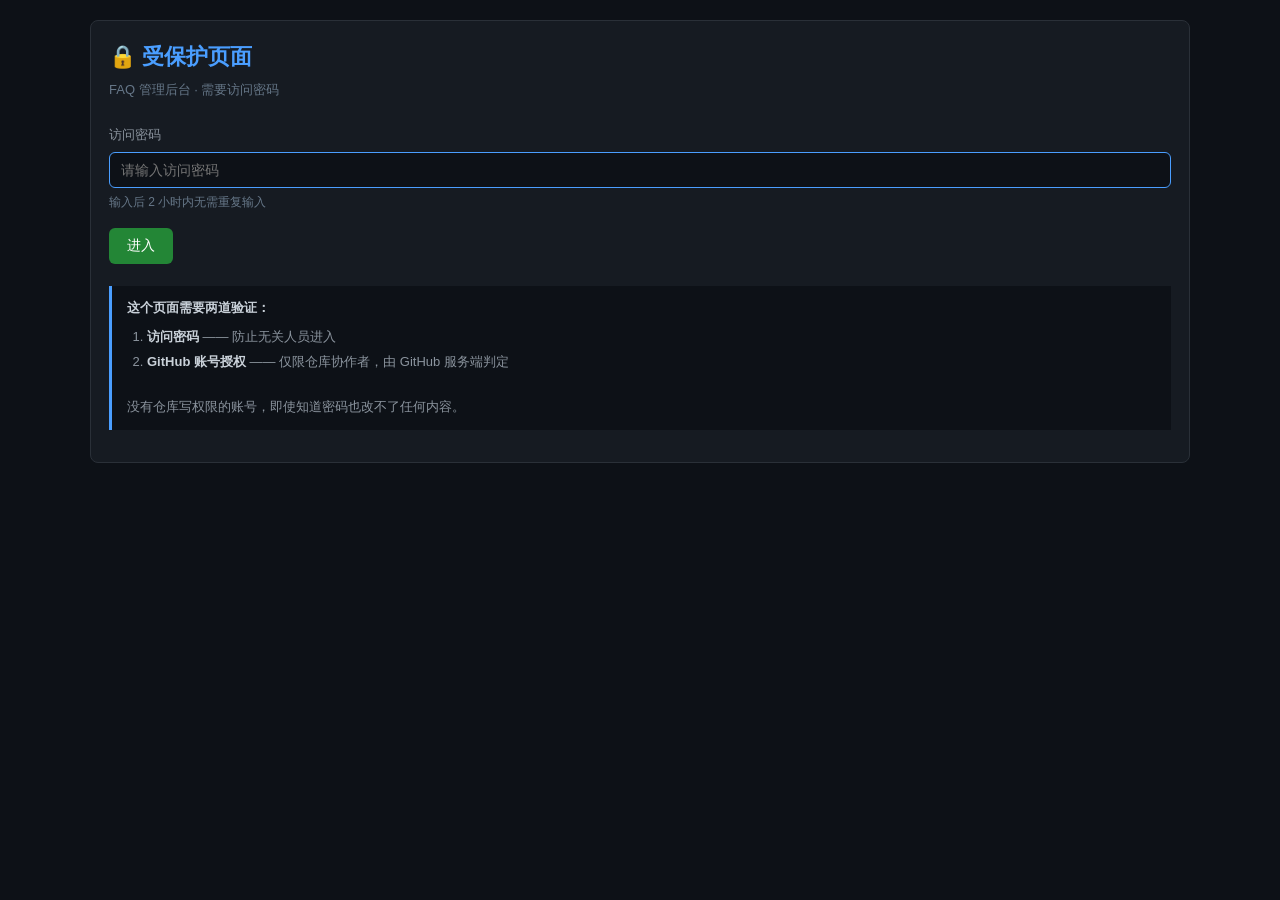
==== admin.html @ 7e0122dc "加入 admin 双重门禁（访问密码 + 协作者校验）+ 自动同步脚本 + .gitignore" ====
<!DOCTYPE html>
<html lang="zh-CN">
<head>
<meta charset="UTF-8">
<meta name="viewport" content="width=device-width, initial-scale=1.0">
<title>FAQ 管理后台 · 脉塔电机选型系统</title>
<style>
  * { box-sizing: border-box; margin: 0; padding: 0; }
  body {
    font-family: -apple-system, "Microsoft YaHei", "PingFang SC", sans-serif;
    background: #0d1117; color: #c9d1d9; line-height: 1.6;
    padding: 20px;
  }
  .wrap { max-width: 1100px; margin: 0 auto; }

  h1 { font-size: 22px; color: #4a9eff; margin-bottom: 6px; }
  .sub { font-size: 13px; color: #667788; margin-bottom: 20px; }

  .card {
    background: #161b22; border: 1px solid #2a3038; border-radius: 8px;
    padding: 18px; margin-bottom: 16px;
  }

  label { display: block; font-size: 13px; color: #8b949e; margin-bottom: 6px; }
  input[type=text], input[type=password], textarea, select {
    width: 100%; background: #0d1117; border: 1px solid #2a3038;
    border-radius: 6px; color: #c9d1d9; padding: 9px 11px;
    font-family: inherit; font-size: 14px; outline: none;
  }
  input:focus, textarea:focus { border-color: #4a9eff; }
  textarea { resize: vertical; min-height: 90px; font-family: Consolas, monospace; line-height: 1.7; }

  button {
    background: #238636; color: #fff; border: none; border-radius: 6px;
    padding: 9px 18px; font-size: 14px; cursor: pointer; font-family: inherit;
  }
  button:hover { filter: brightness(1.15); }
  button:disabled { opacity: .45; cursor: not-allowed; }
  button.sec { background: #21262d; border: 1px solid #30363d; }
  button.danger { background: #b62324; }
  button.sm { padding: 5px 11px; font-size: 13px; }

  .row { display: flex; gap: 10px; align-items: center; flex-wrap: wrap; }
  .grow { flex: 1; }

  /* 登录 */
  #login { max-width: 620px; margin: 60px auto; }
  .help {
    background: #0d1117; border-left: 3px solid #4a9eff;
    padding: 12px 15px; margin: 14px 0; font-size: 13px; color: #8b949e;
  }
  .help b { color: #c9d1d9; }
  .help ol { margin: 8px 0 0 20px; }
  .help li { margin: 4px 0; }
  .help code {
    background: #21262d; padding: 1px 5px; border-radius: 3px;
    color: #79c0ff; font-size: 12px;
  }

  /* 列表 */
  .faq-item {
    background: #0d1117; border: 1px solid #21262d; border-radius: 6px;
    padding: 14px 16px; margin-bottom: 10px;
  }
  .faq-item.editing { border-color: #4a9eff; }
  .faq-head { display: flex; gap: 10px; align-items: flex-start; }
  .faq-q { flex: 1; font-size: 15px; font-weight: 600; color: #e6edf3; }
  .faq-idx { color: #4a9eff; font-size: 13px; min-width: 26px; }
  .faq-kw {
    display: inline-block; background: #1f2937; color: #79c0ff;
    font-size: 11px; padding: 2px 8px; border-radius: 10px;
    margin: 3px 4px 0 0;
  }
  .faq-body {
    font-size: 13px; color: #8b949e; margin-top: 9px;
    max-height: 90px; overflow: hidden; position: relative;
    white-space: pre-wrap;
  }
  .faq-body.open { max-height: none; }
  .faq-actions { display: flex; gap: 8px; margin-top: 10px; }

  .edit-form .row { margin-bottom: 12px; }
  .edit-form .row label { margin-bottom: 4px; }

  /* 状态条 */
  #status {
    padding: 10px 14px; border-radius: 6px; font-size: 13px;
    margin-bottom: 14px; display: none; white-space: pre-wrap;
  }
  #status.ok  { display: block; background: #0f2f1a; color: #7ee787; border: 1px solid #238636; }
  #status.err { display: block; background: #3d1214; color: #ff7b72; border: 1px solid #b62324; }
  #status.info{ display: block; background: #0d2440; color: #79c0ff; border: 1px solid #1f6feb; }

  #toolbar { display: flex; gap: 10px; align-items: center; flex-wrap: wrap; }
  .meta { font-size: 12px; color: #667788; }

  .hint { font-size: 12px; color: #667788; margin-top: 5px; }
</style>
</head>
<body>
<div class="wrap">

<!-- ══════════════ 第一道门：访问密码 ══════════════ -->
<div id="gate" class="card" style="display:none">
  <h1>🔒 受保护页面</h1>
  <div class="sub">FAQ 管理后台 · 需要访问密码</div>

  <div style="margin-top:24px">
    <label>访问密码</label>
    <input type="password" id="gateInput" placeholder="请输入访问密码"
           onkeydown="if(event.key==='Enter')checkGate()" autocomplete="current-password">
    <div class="hint">输入后 2 小时内无需重复输入</div>
  </div>

  <div class="row" style="margin-top:16px">
    <button onclick="checkGate()">进入</button>
    <span id="gateMsg" class="meta"></span>
  </div>

  <div class="help" style="margin-top:22px">
    <b>这个页面需要两道验证：</b>
    <ol>
      <li><b>访问密码</b> —— 防止无关人员进入</li>
      <li><b>GitHub 账号授权</b> —— 仅限仓库协作者，由 GitHub 服务端判定</li>
    </ol>
    <br>
    没有仓库写权限的账号，即使知道密码也改不了任何内容。
  </div>
</div>

<!-- ══════════════ 第二道门：GitHub 令牌 ══════════════ -->
<div id="login" class="card" style="display:none">
  <h1>FAQ 管理后台</h1>
  <div class="sub">脉塔电机选型系统 · 仅限授权用户</div>

  <div id="gatePassedBadge" style="margin-top:12px;padding:10px 14px;background:#0f2f1a;border:1px solid #238636;border-radius:6px;font-size:13px;color:#7ee787;">
    ✔ 访问密码已验证 —— 下一步：GitHub 账号授权
  </div>

  <div class="help">
    <b>如何获取访问令牌（只需做一次）：</b>
    <ol>
      <li>打开 <code>github.com/settings/tokens?type=beta</code></li>
      <li>点 <code>Generate new token</code></li>
      <li><b>Token name</b>：随便填，如 <code>faq-admin</code></li>
      <li><b>Expiration</b>：建议 90 天</li>
      <li><b>Repository access</b>：选 <code>Only select repositories</code> → 勾选 <code>MYACTUATOR--selection</code></li>
      <li><b>Permissions</b> → 展开 <code>Repository permissions</code> → 找到 <code>Contents</code> → 设为 <b>Read and write</b></li>
      <li>点 <code>Generate token</code>，复制那串 <code>github_pat_...</code></li>
    </ol>
    <br>
    <b>⚠ 只有被加为仓库 Collaborator 的账号，令牌才有写权限。其他人即使拿到令牌也会被 GitHub 拒绝。</b>
  </div>

  <div style="margin-top:16px">
    <label>GitHub 访问令牌</label>
    <input type="password" id="tokenInput" placeholder="github_pat_xxxxxxxxxxxx">
    <div class="hint">令牌只保存在本机浏览器，不会上传到任何服务器</div>
  </div>

  <div class="row" style="margin-top:16px">
    <label style="display:flex;align-items:center;gap:6px;margin:0;cursor:pointer">
      <input type="checkbox" id="remember" checked>
      <span>记住令牌（下次免输入）</span>
    </label>
  </div>

  <div class="row" style="margin-top:16px">
    <button onclick="doLogin()">验证并进入</button>
    <span id="loginMsg" class="meta"></span>
  </div>
</div>

<!-- ══════════════ 主体 ══════════════ -->
<div id="app" style="display:none">
  <h1>FAQ 管理后台</h1>
  <div class="sub" id="repoInfo"></div>
  <div id="accountInfo" style="margin-top:6px;font-size:13px;color:#7ee787;"></div>

  <div id="status"></div>

  <div class="card">
    <div id="toolbar">
      <button onclick="addNew()">＋ 新增 FAQ</button>
      <button class="sec" onclick="loadFAQ(true)">↻ 重新读取</button>
      <button class="grow" style="visibility:hidden"></button>
      <span class="meta" id="dirtyInfo"></span>
      <button id="saveBtn" onclick="saveToGitHub()" disabled>保存到 GitHub</button>
      <button class="sec" onclick="logout()" title="仅退出登录，保留访问密码">退出登录</button>
      <button class="sec" onclick="logoutAll()" title="同时清除访问密码">完全退出</button>
    </div>
  </div>

  <div id="list"></div>

  <div class="card" style="text-align:center">
    <button id="saveBtn2" onclick="saveToGitHub()" disabled>保存到 GitHub</button>
    <div class="hint" style="margin-top:8px">保存后 GitHub Pages 约 1 分钟内自动更新</div>
  </div>
</div>

</div>

<script>
// ═══════════════════════════════════════════════════════════════
//  配置
// ═══════════════════════════════════════════════════════════════
const CFG = {
  owner:  'SwaggyP04',
  repo:   'MYACTUATOR--selection',
  branch: 'main',
  path:   'data/faq.json',

  // ═══════════════════════════════════════════════════════════
  //  访问密码（第一道门）
  //  gateHash = SHA-256(明文密码) 的十六进制
  //  默认密码：MyActuator@2026
  //  改密码方法见文末说明，或直接用浏览器控制台算：
  //    crypto.subtle.digest('SHA-256', new TextEncoder().encode('新密码'))
  //      .then(b => console.log([...new Uint8Array(b)].map(x=>x.toString(16).padStart(2,'0')).join('')))
  // ═══════════════════════════════════════════════════════════
  gateHash: '48a1eea20b20295f7bba5f4461853ee330d014a1a759f67852fcc0b9d5b44487',

  // 密码验证后多久内免再输（分钟）
  gateMinutes: 120,

  // ═══════════════════════════════════════════════════════════
  //  授权名单（第二道门，GitHub 账号白名单）
  //  · 留空 [] = 任何对仓库有写权限的协作者都能进
  //  · 填写 = 必须是列表里的账号且同时有写权限
  //  例：['SwaggyP04', 'colleague_name']
  // ═══════════════════════════════════════════════════════════
  allowedUsers: [],

  // 是否强制要求「有仓库写权限」（强烈建议 true）
  requireWrite: true
};

const LS_KEY = 'faq_admin_token';

let state = {
  token: '',
  login: '',        // GitHub 登录名
  sha: null,        // 当前文件的 blob sha，更新时必须带上
  faq: [],          // 当前内存里的 FAQ
  dirty: false,     // 是否有未保存改动
  editing: null     // 正在编辑的索引
};

// ═══════════════════════════════════════════════════════════════
//  工具
// ═══════════════════════════════════════════════════════════════
function showStatus(msg, type = 'info') {
  const el = document.getElementById('status');
  el.className = type === 'ok' ? 'ok' : type === 'err' ? 'err' : 'info';
  el.textContent = msg;
  if (type === 'ok') setTimeout(() => { if (el.className === 'ok') el.style.display = 'none'; }, 6000);
}

function esc(s) {
  return String(s ?? '').replace(/[&<>"']/g, c => (
    { '&': '&amp;', '<': '&lt;', '>': '&gt;', '"': '&quot;', "'": '&#39;' }[c]
  ));
}

// UTF-8 安全的 base64
function b64encode(str) {
  const bytes = new TextEncoder().encode(str);
  let bin = '';
  for (const b of bytes) bin += String.fromCharCode(b);
  return btoa(bin);
}
function b64decode(b64) {
  const bin = atob(String(b64).replace(/\s/g, ''));
  const bytes = Uint8Array.from(bin, c => c.charCodeAt(0));
  return new TextDecoder('utf-8').decode(bytes);
}

function apiUrl() {
  return `https://api.github.com/repos/${CFG.owner}/${CFG.repo}/contents/${CFG.path}`;
}

function authHeaders() {
  return {
    'Authorization': 'Bearer ' + state.token,
    'Accept': 'application/vnd.github+json',
    'X-GitHub-Api-Version': '2022-11-28'
  };
}

function markDirty(v) {
  state.dirty = v;
  document.getElementById('saveBtn').disabled = !v;
  document.getElementById('saveBtn2').disabled = !v;
  document.getElementById('dirtyInfo').textContent = v ? '● 有未保存改动' : '';
  document.getElementById('dirtyInfo').style.color = v ? '#f0a74b' : '';
}

// ═══════════════════════════════════════════════════════════════
//  登录
// ═══════════════════════════════════════════════════════════════
// ═══════════════════════════════════════════════════════════════
//  第一道门：访问密码
// ═══════════════════════════════════════════════════════════════
const GATE_KEY = 'faq_gate_until';

async function sha256hex(text) {
  const buf = await crypto.subtle.digest('SHA-256', new TextEncoder().encode(text));
  return [...new Uint8Array(buf)].map(b => b.toString(16).padStart(2, '0')).join('');
}

function gateValid() {
  const until = Number(localStorage.getItem(GATE_KEY) || 0);
  return Date.now() < until;
}

async function checkGate() {
  const input = document.getElementById('gateInput');
  const msg = document.getElementById('gateMsg');
  const pwd = input.value;
  if (!pwd) { msg.textContent = '请输入密码'; return; }

  msg.textContent = '校验中…';
  let hex;
  try {
    hex = await sha256hex(pwd);
  } catch (e) {
    msg.textContent = '✘ 浏览器不支持 Web Crypto（请用 https 或 localhost 打开）';
    return;
  }

  if (hex !== CFG.gateHash) {
    msg.textContent = '✘ 密码错误';
    input.value = '';
    input.focus();
    return;
  }

  localStorage.setItem(GATE_KEY, String(Date.now() + CFG.gateMinutes * 60000));
  input.value = '';
  showLoginScreen();
}

// ═══════════════════════════════════════════════════════════════
//  启动流程：密码门 → 令牌门 → 主体
// ═══════════════════════════════════════════════════════════════
function init() {
  if (!gateValid()) {
    document.getElementById('gate').style.display = 'block';
    document.getElementById('gateInput')?.focus();
    return;
  }
  showLoginScreen();
}

function showLoginScreen() {
  document.getElementById('gate').style.display = 'none';
  const saved = localStorage.getItem(LS_KEY);
  if (saved) {
    state.token = saved;
    // 有缓存令牌也要重新校验协作者身份
    verifyIdentity(saved, { silent: true });
  } else {
    document.getElementById('login').style.display = 'block';
    document.getElementById('tokenInput')?.focus();
  }
}

// ═══════════════════════════════════════════════════════════════
//  第二道门：GitHub 账号 + 协作者权限校验
// ═══════════════════════════════════════════════════════════════
async function verifyIdentity(token, opts = {}) {
  const silent = !!opts.silent;
  const msgEl = document.getElementById('loginMsg');
  const setMsg = (t) => { if (msgEl && !silent) msgEl.textContent = t; };

  state.token = token;
  setMsg('正在识别 GitHub 账号…');

  try {
    // ① 令牌有效？拿到登录名
    const ur = await fetch('https://api.github.com/user', { headers: authHeaders() });
    if (ur.status === 401) throw new Error('令牌无效或已过期，请重新生成');
    if (!ur.ok) throw new Error('无法读取 GitHub 账号（HTTP ' + ur.status + '）');
    const me = await ur.json();
    const login = me.login;
    state.login = login;

    // ② 白名单校验（如果配了）
    if (Array.isArray(CFG.allowedUsers) && CFG.allowedUsers.length > 0) {
      const ok = CFG.allowedUsers.some(u => String(u).toLowerCase() === String(login).toLowerCase());
      if (!ok) {
        throw new Error('账号 ' + login + ' 不在授权名单内');
      }
    }

    // ③ 仓库写权限校验
    setMsg('正在校验仓库权限…');
    const rr = await fetch(`https://api.github.com/repos/${CFG.owner}/${CFG.repo}`, { headers: authHeaders() });
    if (rr.status === 404) throw new Error('仓库不存在，或令牌无权访问该仓库');
    if (!rr.ok) throw new Error('读取仓库信息失败（HTTP ' + rr.status + '）');
    const repo = await rr.json();
    const perms = repo.permissions || {};
    const canPush = perms.push === true || perms.admin === true || perms.maintain === true;

    if (CFG.requireWrite && !canPush) {
      throw new Error('账号 ' + login + ' 对该仓库只有只读权限，无法修改 FAQ');
    }

    // ④ 确认 FAQ 文件可读写
    setMsg('正在检查 FAQ 文件…');
    const fr = await fetch(apiUrl(), { headers: authHeaders() });
    if (fr.status === 401) throw new Error('令牌无效或已过期');
    if (fr.status === 403) throw new Error('令牌没有 Contents 读写权限，请检查 Permissions → Contents = Read and write');
    if (fr.status === 404) {
      // 文件不存在也能继续（保存时会创建）
    } else if (!fr.ok) {
      throw new Error('读取 FAQ 文件失败（HTTP ' + fr.status + '）');
    }

    // ⑤ 全部通过
    if (document.getElementById('remember').checked) {
      localStorage.setItem(LS_KEY, token);
    } else {
      localStorage.removeItem(LS_KEY);
    }
    enterApp(login, canPush ? '写权限' : '只读');
  } catch (e) {
    // 校验失败：清掉缓存令牌，退回登录页
    if (silent) {
      localStorage.removeItem(LS_KEY);
      document.getElementById('login').style.display = 'block';
      const m = document.getElementById('loginMsg');
      if (m) m.textContent = '✘ ' + e.message;
    } else {
      setMsg('✘ ' + e.message);
      if (e.message.includes('令牌无效') || e.message.includes('不在授权名单')) {
        localStorage.removeItem(LS_KEY);
      }
    }
    console.warn('[admin] 身份校验失败:', e.message);
  }
}

async function doLogin() {
  const t = document.getElementById('tokenInput').value.trim();
  const msg = document.getElementById('loginMsg');
  if (!t) { msg.textContent = '请输入令牌'; return; }
  if (!/^(ghp_|github_pat_|github_pat_)/.test(t)) {
    msg.textContent = '令牌格式不对，应以 github_pat_ 或 ghp_ 开头';
    return;
  }
  msg.textContent = '验证中…';
  await verifyIdentity(t, { silent: false });
}

function logout() {
  localStorage.removeItem(LS_KEY);
  delete state.login;
  location.reload();
}

// 退出时不清访问密码（只在超时后失效）
function logoutAll() {
  localStorage.removeItem(LS_KEY);
  localStorage.removeItem(GATE_KEY);
  location.reload();
}

function enterApp(login, permText) {
  document.getElementById('gate').style.display = 'none';
  document.getElementById('login').style.display = 'none';
  document.getElementById('app').style.display = 'block';
  document.getElementById('repoInfo').textContent =
    `${CFG.owner}/${CFG.repo} · 分支 ${CFG.branch} · 文件 ${CFG.path}`;
  const acc = document.getElementById('accountInfo');
  if (acc) {
    acc.innerHTML = `👤 已登录：<b>${esc(login || '')}</b> · 权限：${esc(permText || '')}`;
  }
  loadFAQ();
}

// ═══════════════════════════════════════════════════════════════
//  读取
// ═══════════════════════════════════════════════════════════════
async function loadFAQ(force = false) {
  if (state.dirty && force && !confirm('有未保存的改动，确定放弃并重新读取？')) return;
  showStatus('正在从 GitHub 读取…', 'info');

  try {
    const r = await fetch(apiUrl() + '?ref=' + CFG.branch, { headers: authHeaders() });

    if (r.status === 404) {
      state.faq = [];
      state.sha = null;
      showStatus('data/faq.json 还不存在。新增第一条后保存，会自动创建该文件。', 'info');
      renderList();
      markDirty(false);
      return;
    }
    if (!r.ok) throw new Error('HTTP ' + r.status);

    const j = await r.json();
    state.sha = j.sha;
    let data;
    try {
      data = JSON.parse(b64decode(j.content));
    } catch (e) {
      throw new Error('文件不是合法 JSON：' + e.message);
    }
    if (!Array.isArray(data)) throw new Error('文件内容不是数组');

    state.faq = data;
    state.editing = null;
    renderList();
    markDirty(false);
    showStatus(`已读取 ${data.length} 条 FAQ`, 'ok');
  } catch (e) {
    showStatus('读取失败：' + e.message, 'err');
  }
}

// ═══════════════════════════════════════════════════════════════
//  渲染
// ═══════════════════════════════════════════════════════════════
function renderList() {
  const box = document.getElementById('list');
  if (!state.faq.length) {
    box.innerHTML = '<div class="card" style="text-align:center;color:#667788">暂无 FAQ，点「＋ 新增 FAQ」开始</div>';
    return;
  }

  box.innerHTML = state.faq.map((f, i) => {
    if (state.editing === i) return renderEditForm(f, i);

    const kws = (f.keywords || []).map(k => `<span class="faq-kw">${esc(k)}</span>`).join('');
    return `
      <div class="faq-item">
        <div class="faq-head">
          <span class="faq-idx">${i + 1}</span>
          <div class="faq-q">${esc(f.question || '(无标题)')}</div>
        </div>
        <div style="margin-left:36px">${kws}</div>
        <div class="faq-body" id="body-${i}" style="margin-left:36px">${esc(f.answer || '')}</div>
        <div class="faq-actions" style="margin-left:36px">
          <button class="sec sm" onclick="toggleBody(${i})">展开/收起</button>
          <button class="sec sm" onclick="startEdit(${i})">编辑</button>
          <button class="danger sm" onclick="delItem(${i})">删除</button>
        </div>
      </div>`;
  }).join('');
}

function renderEditForm(f, i) {
  return `
    <div class="faq-item editing">
      <div class="faq-head">
        <span class="faq-idx">${i + 1}</span>
        <div class="faq-q">编辑中…</div>
      </div>
      <div class="edit-form" style="margin:12px 0 0 36px">
        <div class="row">
          <div class="grow">
            <label>问题标题</label>
            <input type="text" id="ed-q" value="${esc(f.question || '')}" placeholder="例如：关于抱闸（刹车）">
          </div>
        </div>
        <div class="row">
          <div class="grow">
            <label>关键词（用英文逗号分隔，用于智能问答匹配）</label>
            <input type="text" id="ed-kw" value="${esc((f.keywords || []).join(', '))}">
          </div>
        </div>
        <div class="row">
          <div class="grow">
            <label>答案（支持 Markdown：**粗体**、换行、- 列表）</label>
            <textarea id="ed-a" rows="14">${esc(f.answer || '')}</textarea>
          </div>
        </div>
        <div class="row">
          <button onclick="applyEdit(${i})">✔ 确定</button>
          <button class="sec" onclick="cancelEdit()">取消</button>
        </div>
      </div>
    </div>`;
}

function toggleBody(i) {
  document.getElementById('body-' + i).classList.toggle('open');
}

// ═══════════════════════════════════════════════════════════════
//  编辑
// ═══════════════════════════════════════════════════════════════
function startEdit(i) {
  state.editing = i;
  renderList();
  document.getElementById('ed-q')?.focus();
}

function cancelEdit() {
  state.editing = null;
  renderList();
}

function applyEdit(i) {
  const q = document.getElementById('ed-q').value.trim();
  const kw = document.getElementById('ed-kw').value
    .split(/[,，]/).map(s => s.trim()).filter(Boolean);
  const a = document.getElementById('ed-a').value;

  if (!q) { alert('问题标题不能为空'); return; }
  if (!a.trim()) { alert('答案不能为空'); return; }

  state.faq[i] = {
    ...state.faq[i],
    question: q,
    keywords: kw,
    answer: a,
    updated_at: new Date().toISOString().slice(0, 10)
  };
  state.editing = null;
  renderList();
  markDirty(true);
}

function addNew() {
  state.faq.unshift({
    id: Date.now(),
    question: '',
    keywords: [],
    answer: '',
    sort_order: 0,
    updated_at: new Date().toISOString().slice(0, 10)
  });
  state.editing = 0;
  renderList();
  markDirty(true);
  document.getElementById('ed-q')?.focus();
}

function delItem(i) {
  if (!confirm(`确定删除「${state.faq[i].question || '无标题'}」？\n\n（保存到 GitHub 之前还可以刷新页面放弃）`)) return;
  state.faq.splice(i, 1);
  if (state.editing === i) state.editing = null;
  renderList();
  markDirty(true);
}

// ═══════════════════════════════════════════════════════════════
//  保存
// ═══════════════════════════════════════════════════════════════
async function saveToGitHub() {
  if (state.editing !== null) {
    alert('请先完成正在编辑的条目（点「确定」或「取消」）');
    return;
  }
  const msg = prompt('这次修改的说明（会记录在 git 提交历史里）：',
                     '更新 FAQ（' + new Date().toLocaleString('zh-CN') + '）');
  if (msg === null) return;

  document.getElementById('saveBtn').disabled = true;
  document.getElementById('saveBtn2').disabled = true;
  showStatus('正在提交到 GitHub…', 'info');

  const body = JSON.stringify(state.faq, null, 2);
  const payload = {
    message: msg || '更新 FAQ',
    content: b64encode(body),
    branch: CFG.branch
  };
  if (state.sha) payload.sha = state.sha;

  try {
    const r = await fetch(apiUrl(), {
      method: 'PUT',
      headers: { ...authHeaders(), 'Content-Type': 'application/json' },
      body: JSON.stringify(payload)
    });

    if (!r.ok) {
      const err = await r.json().catch(() => ({}));
      if (r.status === 403) throw new Error('没有写权限 —— 请确认该账号是仓库 Collaborator，且令牌 Contents 权限为 Read and write');
      if (r.status === 409) throw new Error('文件在别处被修改过，请点「重新读取」后再改');
      throw new Error(err.message || ('HTTP ' + r.status));
    }

    const j = await r.json();
    state.sha = j.content.sha;
    markDirty(false);
    showStatus(
      '✔ 已提交到 GitHub\n' +
      '提交：' + j.commit.sha.slice(0, 7) + '\n' +
      'GitHub Pages 约 1 分钟内自动更新',
      'ok'
    );
  } catch (e) {
    showStatus('保存失败：' + e.message, 'err');
    markDirty(true);
  }
}

// ═══════════════════════════════════════════════════════════════
window.addEventListener('beforeunload', e => {
  if (state.dirty) { e.preventDefault(); e.returnValue = ''; }
});

init();
</script>
</body>
</html>
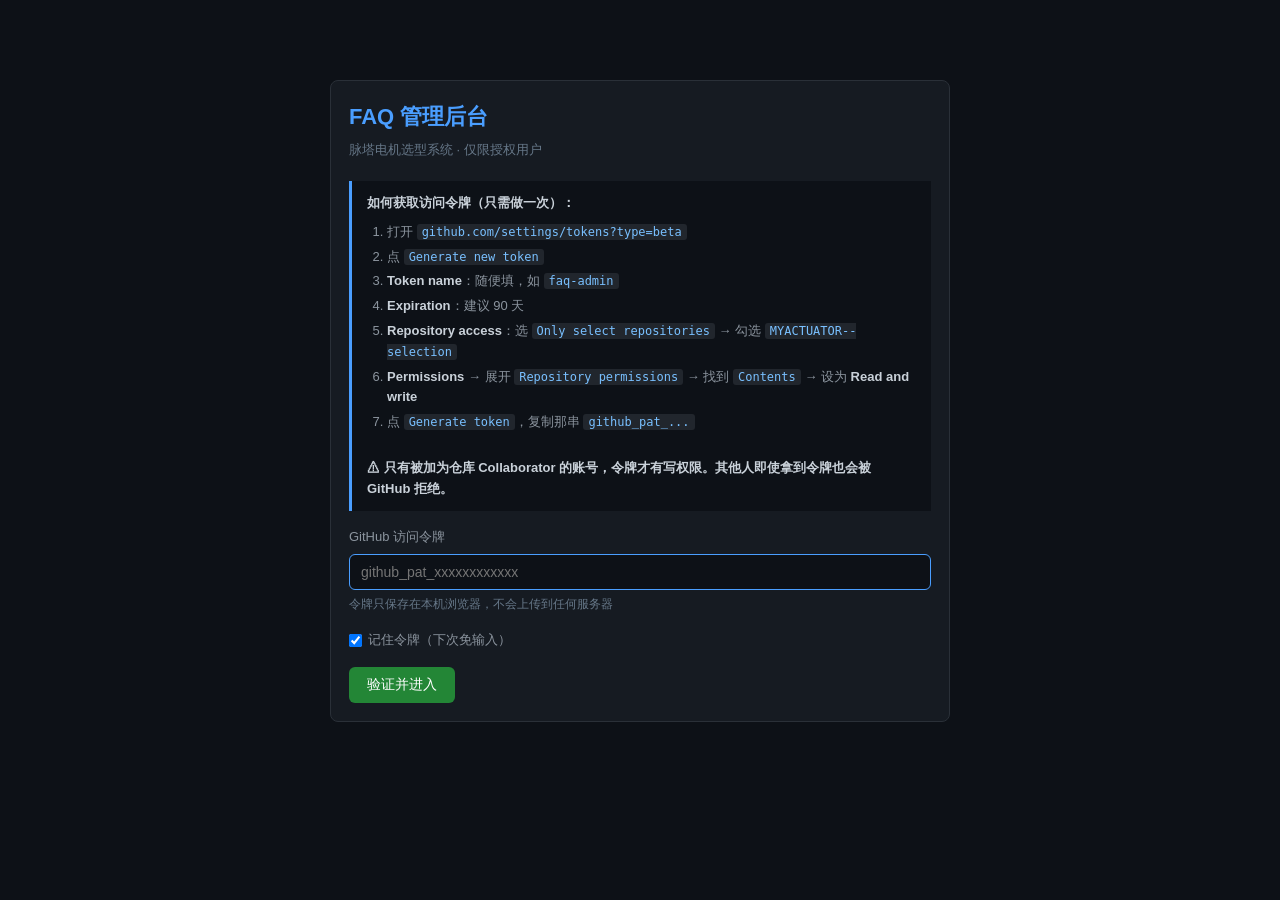
==== commit 6cc1f320: "移除 admin 页内访问密码，改由 Cloudflare Basic Auth 在外层统一保护" ====
--- a/admin.html
+++ b/admin.html
@@ -100,42 +100,12 @@
 <body>
 <div class="wrap">
 
-<!-- ══════════════ 第一道门：访问密码 ══════════════ -->
-<div id="gate" class="card" style="display:none">
-  <h1>🔒 受保护页面</h1>
-  <div class="sub">FAQ 管理后台 · 需要访问密码</div>
-
-  <div style="margin-top:24px">
-    <label>访问密码</label>
-    <input type="password" id="gateInput" placeholder="请输入访问密码"
-           onkeydown="if(event.key==='Enter')checkGate()" autocomplete="current-password">
-    <div class="hint">输入后 2 小时内无需重复输入</div>
-  </div>
-
-  <div class="row" style="margin-top:16px">
-    <button onclick="checkGate()">进入</button>
-    <span id="gateMsg" class="meta"></span>
-  </div>
-
-  <div class="help" style="margin-top:22px">
-    <b>这个页面需要两道验证：</b>
-    <ol>
-      <li><b>访问密码</b> —— 防止无关人员进入</li>
-      <li><b>GitHub 账号授权</b> —— 仅限仓库协作者，由 GitHub 服务端判定</li>
-    </ol>
-    <br>
-    没有仓库写权限的账号，即使知道密码也改不了任何内容。
-  </div>
-</div>
-
 <!-- ══════════════ 第二道门：GitHub 令牌 ══════════════ -->
 <div id="login" class="card" style="display:none">
   <h1>FAQ 管理后台</h1>
   <div class="sub">脉塔电机选型系统 · 仅限授权用户</div>
 
-  <div id="gatePassedBadge" style="margin-top:12px;padding:10px 14px;background:#0f2f1a;border:1px solid #238636;border-radius:6px;font-size:13px;color:#7ee787;">
-    ✔ 访问密码已验证 —— 下一步：GitHub 账号授权
-  </div>
+  
 
   <div class="help">
     <b>如何获取访问令牌（只需做一次）：</b>
@@ -186,8 +156,8 @@
       <button class="grow" style="visibility:hidden"></button>
       <span class="meta" id="dirtyInfo"></span>
       <button id="saveBtn" onclick="saveToGitHub()" disabled>保存到 GitHub</button>
-      <button class="sec" onclick="logout()" title="仅退出登录，保留访问密码">退出登录</button>
-      <button class="sec" onclick="logoutAll()" title="同时清除访问密码">完全退出</button>
+      <button class="sec" onclick="logout()" title="仅退出 GitHub 授权">退出登录</button>
+      <button class="sec" onclick="logoutAll()" title="清除授权并重新校验">完全退出</button>
     </div>
   </div>
 
@@ -210,19 +180,6 @@
   repo:   'MYACTUATOR--selection',
   branch: 'main',
   path:   'data/faq.json',
-
-  // ═══════════════════════════════════════════════════════════
-  //  访问密码（第一道门）
-  //  gateHash = SHA-256(明文密码) 的十六进制
-  //  默认密码：MyActuator@2026
-  //  改密码方法见文末说明，或直接用浏览器控制台算：
-  //    crypto.subtle.digest('SHA-256', new TextEncoder().encode('新密码'))
-  //      .then(b => console.log([...new Uint8Array(b)].map(x=>x.toString(16).padStart(2,'0')).join('')))
-  // ═══════════════════════════════════════════════════════════
-  gateHash: '48a1eea20b20295f7bba5f4461853ee330d014a1a759f67852fcc0b9d5b44487',
-
-  // 密码验证后多久内免再输（分钟）
-  gateMinutes: 120,
 
   // ═══════════════════════════════════════════════════════════
   //  授权名单（第二道门，GitHub 账号白名单）
@@ -299,62 +256,13 @@
 // ═══════════════════════════════════════════════════════════════
 //  登录
 // ═══════════════════════════════════════════════════════════════
-// ═══════════════════════════════════════════════════════════════
-//  第一道门：访问密码
-// ═══════════════════════════════════════════════════════════════
-const GATE_KEY = 'faq_gate_until';
-
-async function sha256hex(text) {
-  const buf = await crypto.subtle.digest('SHA-256', new TextEncoder().encode(text));
-  return [...new Uint8Array(buf)].map(b => b.toString(16).padStart(2, '0')).join('');
-}
-
-function gateValid() {
-  const until = Number(localStorage.getItem(GATE_KEY) || 0);
-  return Date.now() < until;
-}
-
-async function checkGate() {
-  const input = document.getElementById('gateInput');
-  const msg = document.getElementById('gateMsg');
-  const pwd = input.value;
-  if (!pwd) { msg.textContent = '请输入密码'; return; }
-
-  msg.textContent = '校验中…';
-  let hex;
-  try {
-    hex = await sha256hex(pwd);
-  } catch (e) {
-    msg.textContent = '✘ 浏览器不支持 Web Crypto（请用 https 或 localhost 打开）';
-    return;
-  }
-
-  if (hex !== CFG.gateHash) {
-    msg.textContent = '✘ 密码错误';
-    input.value = '';
-    input.focus();
-    return;
-  }
-
-  localStorage.setItem(GATE_KEY, String(Date.now() + CFG.gateMinutes * 60000));
-  input.value = '';
+function init() {
+  // 外层访问控制由 Cloudflare Pages Functions 的 Basic Auth 完成，
+  // 这里直接进入 GitHub 令牌授权环节
   showLoginScreen();
 }
 
-// ═══════════════════════════════════════════════════════════════
-//  启动流程：密码门 → 令牌门 → 主体
-// ═══════════════════════════════════════════════════════════════
-function init() {
-  if (!gateValid()) {
-    document.getElementById('gate').style.display = 'block';
-    document.getElementById('gateInput')?.focus();
-    return;
-  }
-  showLoginScreen();
-}
-
 function showLoginScreen() {
-  document.getElementById('gate').style.display = 'none';
   const saved = localStorage.getItem(LS_KEY);
   if (saved) {
     state.token = saved;
@@ -460,15 +368,12 @@
   location.reload();
 }
 
-// 退出时不清访问密码（只在超时后失效）
 function logoutAll() {
   localStorage.removeItem(LS_KEY);
-  localStorage.removeItem(GATE_KEY);
   location.reload();
 }
 
 function enterApp(login, permText) {
-  document.getElementById('gate').style.display = 'none';
   document.getElementById('login').style.display = 'none';
   document.getElementById('app').style.display = 'block';
   document.getElementById('repoInfo').textContent =
@@ -642,7 +547,8 @@
 function delItem(i) {
   if (!confirm(`确定删除「${state.faq[i].question || '无标题'}」？\n\n（保存到 GitHub 之前还可以刷新页面放弃）`)) return;
   state.faq.splice(i, 1);
-  if (state.editing === i) state.editing = null;
+  // 删除后索引全部前移，正在编辑的表单必然对不上，直接关掉
+  state.editing = null;
   renderList();
   markDirty(true);
 }
@@ -650,53 +556,125 @@
 // ═══════════════════════════════════════════════════════════════
 //  保存
 // ═══════════════════════════════════════════════════════════════
+// 取远端当前文件的 sha（不存在则返回 null）
+async function ghFetchSha() {
+  const r = await fetch(apiUrl() + '?ref=' + CFG.branch + '&t=' + Date.now(), {
+    headers: authHeaders(),
+    cache: 'no-store'
+  });
+  if (r.status === 404) return { sha: null, exists: false };
+  if (!r.ok) throw new Error('读取远端失败 HTTP ' + r.status);
+  const j = await r.json();
+  return { sha: j.sha, exists: true };
+}
+
+// 提交一次
+async function putFAQFile(msg, sha) {
+  const body = JSON.stringify(state.faq, null, 2);
+  const payload = { message: msg, content: b64encode(body), branch: CFG.branch };
+  if (sha) payload.sha = sha;
+  return fetch(apiUrl(), {
+    method: 'PUT',
+    headers: Object.assign(authHeaders(), { 'Content-Type': 'application/json' }),
+    body: JSON.stringify(payload)
+  });
+}
+
+// 把 GitHub 的错误体读成人话
+async function ghErrorText(r) {
+  let detail = '';
+  try {
+    const j = await r.json();
+    detail = j.message || '';
+    if (j.errors && j.errors.length) {
+      detail += ' (' + j.errors.map(e => e.message || e.code || JSON.stringify(e)).join('; ') + ')';
+    }
+  } catch (e) { /* 非 JSON 响应 */ }
+  if (r.status === 401) return 'HTTP 401 · 令牌失效或已过期，请重新生成令牌后登录';
+  if (r.status === 403) {
+    // 区分「令牌权限不足」和「不是协作者」——两者解决办法完全不同
+    if (/personal access token/i.test(detail)) {
+      return 'HTTP 403 · 令牌权限不足\n\n' +
+             '这个令牌只有「读」权限，保存需要「写」权限。重新生成令牌：\n' +
+             '1. 打开 https://github.com/settings/personal-access-tokens\n' +
+             '2. 编辑该令牌（或新建一个）\n' +
+             '3. Repository access 勾选 MYACTUATOR--selection\n' +
+             '4. Repository permissions → Contents → 改成 Read and write\n' +
+             '5. 保存后用新令牌重新登录后台\n\n' +
+             '原始响应：' + detail;
+    }
+    return 'HTTP 403 · 没有写权限（需该账号是仓库 Collaborator，且令牌 Contents 为 Read and write）' + (detail ? '\n原始响应：' + detail : '');
+  }
+  if (r.status === 404) return 'HTTP 404 · 仓库或路径不存在（检查 CFG 里的 owner/repo/path）';
+  if (r.status === 409) return 'HTTP 409 · 文件在别处被修改过（sha 过期）';
+  if (r.status === 422) return 'HTTP 422 · 请求被拒绝' + (detail ? '：' + detail : '');
+  return 'HTTP ' + r.status + (detail ? ' · ' + detail : '');
+}
+
 async function saveToGitHub() {
+  // 编辑态若已失效（索引超出范围），先清掉，否则会一直卡在「请先完成编辑」
+  if (state.editing !== null && state.editing >= state.faq.length) state.editing = null;
   if (state.editing !== null) {
     alert('请先完成正在编辑的条目（点「确定」或「取消」）');
     return;
   }
+  if (!state.faq.length && !confirm('当前没有任何 FAQ，确定要保存为空列表吗？')) return;
+
   const msg = prompt('这次修改的说明（会记录在 git 提交历史里）：',
                      '更新 FAQ（' + new Date().toLocaleString('zh-CN') + '）');
   if (msg === null) return;
 
-  document.getElementById('saveBtn').disabled = true;
-  document.getElementById('saveBtn2').disabled = true;
+  const btn1 = document.getElementById('saveBtn');
+  const btn2 = document.getElementById('saveBtn2');
+  if (btn1) btn1.disabled = true;
+  if (btn2) btn2.disabled = true;
   showStatus('正在提交到 GitHub…', 'info');
 
-  const body = JSON.stringify(state.faq, null, 2);
-  const payload = {
-    message: msg || '更新 FAQ',
-    content: b64encode(body),
-    branch: CFG.branch
-  };
-  if (state.sha) payload.sha = state.sha;
-
   try {
-    const r = await fetch(apiUrl(), {
-      method: 'PUT',
-      headers: { ...authHeaders(), 'Content-Type': 'application/json' },
-      body: JSON.stringify(payload)
-    });
-
-    if (!r.ok) {
-      const err = await r.json().catch(() => ({}));
-      if (r.status === 403) throw new Error('没有写权限 —— 请确认该账号是仓库 Collaborator，且令牌 Contents 权限为 Read and write');
-      if (r.status === 409) throw new Error('文件在别处被修改过，请点「重新读取」后再改');
-      throw new Error(err.message || ('HTTP ' + r.status));
-    }
+    let r = await putFAQFile(msg || '更新 FAQ', state.sha);
+
+    // sha 过期 / 文件被删 / 需要 sha：取最新 sha 后重试一次
+    if (r.status === 409 || r.status === 422 || r.status === 404) {
+      showStatus('文件已变化，正在重新获取版本号后重试…', 'info');
+      const cur = await ghFetchSha();
+      state.sha = cur.sha;
+      r = await putFAQFile(msg || '更新 FAQ', cur.sha);
+    }
+
+    if (!r.ok) throw new Error(await ghErrorText(r));
 
     const j = await r.json();
     state.sha = j.content.sha;
+
+    // 用远端返回的内容核对一遍，确认这次写的确实是当前列表
+    let verify = '';
+    try {
+      const check = await fetch(apiUrl() + '?ref=' + CFG.branch + '&t=' + Date.now(), {
+        headers: authHeaders(), cache: 'no-store'
+      });
+      if (check.ok) {
+        const cj = await check.json();
+        const remote = JSON.parse(b64decode(cj.content));
+        if (Array.isArray(remote) && remote.length === state.faq.length) {
+          verify = '\n核对：远端现有 ' + remote.length + ' 条，与当前列表一致';
+        } else if (Array.isArray(remote)) {
+          verify = '\n⚠ 核对：远端现有 ' + remote.length + ' 条，当前列表 ' + state.faq.length + ' 条，请重新读取确认';
+        }
+      }
+    } catch (e) { /* 核对失败不影响主流程 */ }
+
     markDirty(false);
     showStatus(
       '✔ 已提交到 GitHub\n' +
-      '提交：' + j.commit.sha.slice(0, 7) + '\n' +
-      'GitHub Pages 约 1 分钟内自动更新',
+      '提交：' + j.commit.sha.slice(0, 7) + verify + '\n' +
+      'GitHub Pages 约 1 分钟后自动更新（网站已加缓存穿透，刷新即可看到）',
       'ok'
     );
   } catch (e) {
     showStatus('保存失败：' + e.message, 'err');
     markDirty(true);
+    if (btn1) btn1.disabled = false;
+    if (btn2) btn2.disabled = false;
   }
 }
 
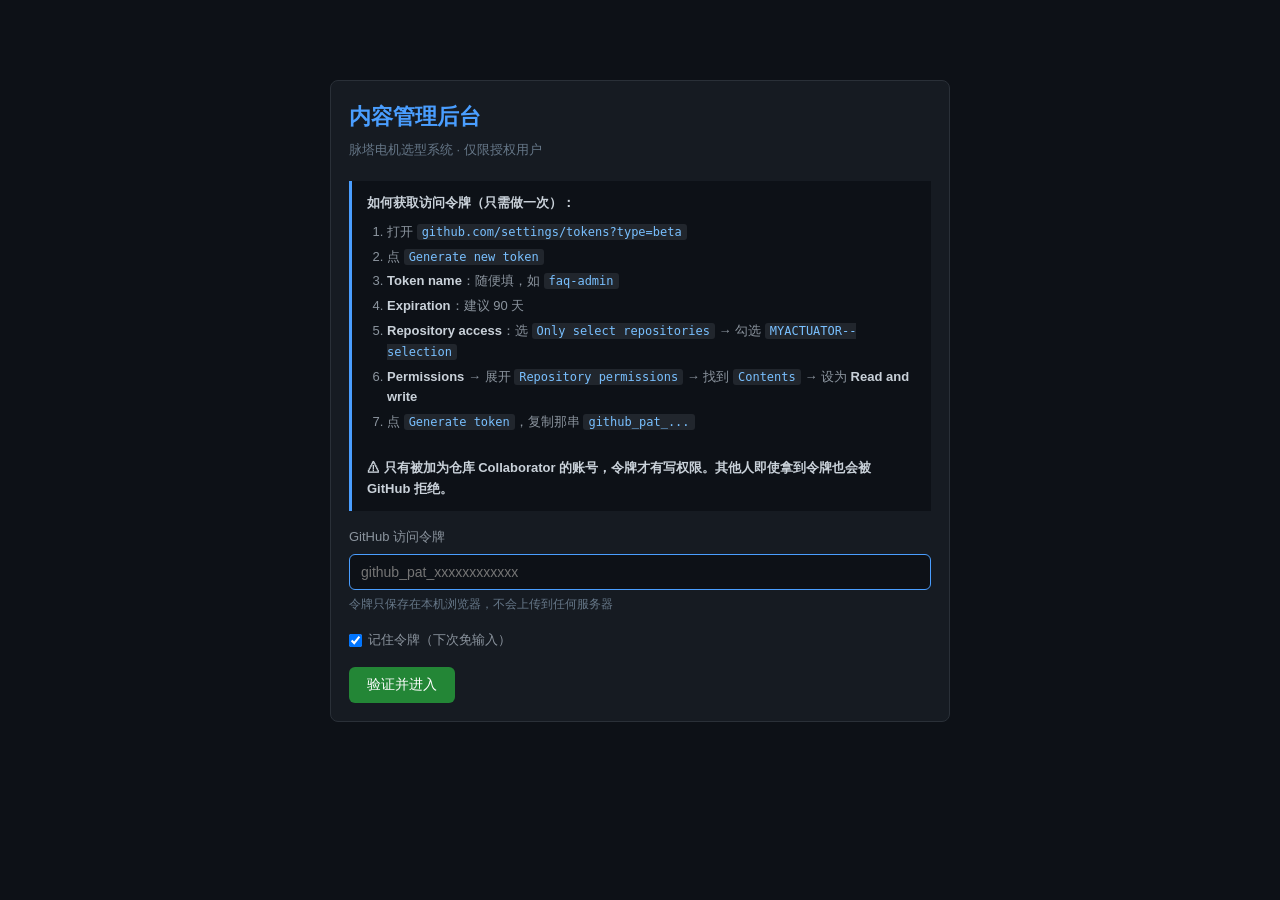
==== commit bf355c6e: "后台支持故障码与参数说明在线编辑：数据抽成 JSON，后台三套数据集切换" ====
--- a/admin.html
+++ b/admin.html
@@ -3,7 +3,7 @@
 <head>
 <meta charset="UTF-8">
 <meta name="viewport" content="width=device-width, initial-scale=1.0">
-<title>FAQ 管理后台 · 脉塔电机选型系统</title>
+<title>内容管理后台 · 脉塔电机选型系统</title>
 <style>
   * { box-sizing: border-box; margin: 0; padding: 0; }
   body {
@@ -95,6 +95,28 @@
   .meta { font-size: 12px; color: #667788; }
 
   .hint { font-size: 12px; color: #667788; margin-top: 5px; }
+  .ds-tabs { display:flex; align-items:center; gap:8px; margin:0 0 12px; flex-wrap:wrap; }
+  .ds-tabs button { padding:9px 16px; font-size:13px; background:#161d27; color:#aabbcc;
+                    border:1px solid #2a3a4a; border-radius:8px; cursor:pointer; }
+  .ds-tabs button:hover { border-color:#4a9eff; color:#79c0ff; }
+  .ds-tabs button.on { background:rgba(74,158,255,.15); border-color:#4a9eff; color:#79c0ff; font-weight:600; }
+  .ds-tabs .meta { margin-left:auto; }
+</style>
+
+<style>
+.img-list { display:flex; flex-direction:column; gap:12px; margin-bottom:10px; }
+.img-empty { font-size:12.5px; color:#5a6a7a; padding:10px 0; }
+.img-card { display:flex; gap:12px; align-items:flex-start; background:#0d1117;
+            border:1px solid #253040; border-radius:8px; padding:10px; }
+.img-card img { width:120px; height:90px; object-fit:contain; background:#080b10;
+                border-radius:6px; border:1px solid #1b2430; flex-shrink:0; }
+.img-body { flex:1; display:flex; flex-direction:column; gap:8px; min-width:0; }
+.img-body input { padding:8px 10px; font-size:13px; }
+.img-pick { display:inline-flex; align-items:center; gap:8px; padding:9px 16px;
+            background:#161d27; border:1px dashed #33465c; border-radius:8px;
+            color:#79c0ff; font-size:13px; cursor:pointer; }
+.img-pick:hover { border-color:#4a9eff; background:#1a2431; }
+.img-hint { font-size:11.5px; color:#5a6a7a; margin-top:8px; line-height:1.6; }
 </style>
 </head>
 <body>
@@ -102,7 +124,7 @@
 
 <!-- ══════════════ 第二道门：GitHub 令牌 ══════════════ -->
 <div id="login" class="card" style="display:none">
-  <h1>FAQ 管理后台</h1>
+  <h1>内容管理后台</h1>
   <div class="sub">脉塔电机选型系统 · 仅限授权用户</div>
 
   
@@ -143,16 +165,23 @@
 
 <!-- ══════════════ 主体 ══════════════ -->
 <div id="app" style="display:none">
-  <h1>FAQ 管理后台</h1>
+  <h1>内容管理后台</h1>
   <div class="sub" id="repoInfo"></div>
   <div id="accountInfo" style="margin-top:6px;font-size:13px;color:#7ee787;"></div>
 
   <div id="status"></div>
 
+  <div class="ds-tabs" id="dsTabs">
+    <button data-ds="faq" onclick="switchDataset('faq')">📋 FAQ</button>
+    <button data-ds="faults" onclick="switchDataset('faults')">🔴 故障码</button>
+    <button data-ds="fields" onclick="switchDataset('fields')">📖 参数说明</button>
+    <span class="meta" id="dsTitle"></span>
+  </div>
+
   <div class="card">
     <div id="toolbar">
-      <button onclick="addNew()">＋ 新增 FAQ</button>
-      <button class="sec" onclick="loadFAQ(true)">↻ 重新读取</button>
+      <button id="addBtn" onclick="addNew()">＋ 新增</button>
+      <button class="sec" onclick="loadDataset(true)">↻ 重新读取</button>
       <button class="grow" style="visibility:hidden"></button>
       <span class="meta" id="dirtyInfo"></span>
       <button id="saveBtn" onclick="saveToGitHub()" disabled>保存到 GitHub</button>
@@ -195,13 +224,55 @@
 
 const LS_KEY = 'faq_admin_token';
 
+// ═══════════════════════════════════════════════════════════════
+//  可编辑数据集
+// ═══════════════════════════════════════════════════════════════
+const DATASETS = {
+  faq: {
+    key: 'faq', label: 'FAQ', path: 'data/faq.json', unit: '条',
+    title: function (f) { return f.question || '(无标题)'; },
+    tags: function (f) {
+      return (f.keywords || []).map(function (k) { return '<span class="faq-kw">' + esc(k) + '</span>'; }).join('');
+    },
+    body: function (f) { return f.answer || ''; },
+    blank: function () {
+      return { id: Date.now(), question: '', keywords: [], answer: '', sort_order: 0, updated_at: today() };
+    }
+  },
+  faults: {
+    key: 'faults', label: '故障码', path: 'data/faults.json', unit: '条',
+    title: function (f) { return (f.id ? '[' + f.id + '] ' : '') + (f.name || '(未命名)'); },
+    tags: function (f) {
+      return '<span class="faq-kw">' + esc(f.category || '未分类') + '</span>' +
+             (f.nameEn ? '<span class="faq-kw" style="opacity:.6">' + esc(f.nameEn) + '</span>' : '');
+    },
+    body: function (f) { return (f.causes || []).join('\n'); },
+    blank: function () {
+      return { id: 'F' + String(Date.now()).slice(-4), code: '', category: '电源',
+               categoryEn: '', name: '', nameEn: '', causes: [], checks: [], fix: '' };
+    }
+  },
+  fields: {
+    key: 'fields', label: '参数说明', path: 'data/fields.json', unit: '条',
+    title: function (f) { return f.key || '(无键名)'; },
+    tags: function () { return ''; },
+    body: function (f) { return f.zh || ''; },
+    blank: function () { return { key: '', zh: '', en: '' }; }
+  }
+};
+function ds() { return DATASETS[state.dataset] || DATASETS.faq; }
+function today() { return new Date().toISOString().slice(0, 10); }
+
 let state = {
   token: '',
   login: '',        // GitHub 登录名
   sha: null,        // 当前文件的 blob sha，更新时必须带上
   faq: [],          // 当前内存里的 FAQ
   dirty: false,     // 是否有未保存改动
-  editing: null     // 正在编辑的索引
+  editing: null,    // 正在编辑的索引
+  editImages: [],   // 正在编辑的条目所附图片 [{url, caption}]
+  dataset: 'faq',   // 当前数据集：faq | faults | fields
+  data: []          // 当前数据集的条目
 };
 
 // ═══════════════════════════════════════════════════════════════
@@ -234,7 +305,7 @@
 }
 
 function apiUrl() {
-  return `https://api.github.com/repos/${CFG.owner}/${CFG.repo}/contents/${CFG.path}`;
+  return `https://api.github.com/repos/${CFG.owner}/${CFG.repo}/contents/${ds().path}`;
 }
 
 function authHeaders() {
@@ -368,9 +439,12 @@
   location.reload();
 }
 
-function logoutAll() {
+// 完全退出：清除 GitHub 令牌 + 服务端登录会话
+async function logoutAll() {
   localStorage.removeItem(LS_KEY);
-  location.reload();
+  delete state.login;
+  try { await fetch('/api/logout', { method: 'POST', cache: 'no-store' }); } catch (e) { /* 忽略 */ }
+  location.replace('/admin-login.html');
 }
 
 function enterApp(login, permText) {
@@ -382,23 +456,27 @@
   if (acc) {
     acc.innerHTML = `👤 已登录：<b>${esc(login || '')}</b> · 权限：${esc(permText || '')}`;
   }
-  loadFAQ();
+  renderDatasetTabs();
+  loadDataset();
 }
 
 // ═══════════════════════════════════════════════════════════════
 //  读取
 // ═══════════════════════════════════════════════════════════════
-async function loadFAQ(force = false) {
+async function loadDataset(force = false) {
   if (state.dirty && force && !confirm('有未保存的改动，确定放弃并重新读取？')) return;
-  showStatus('正在从 GitHub 读取…', 'info');
+  const meta = ds();
+  showStatus('正在读取 ' + meta.path + ' …', 'info');
 
   try {
-    const r = await fetch(apiUrl() + '?ref=' + CFG.branch, { headers: authHeaders() });
+    const r = await fetch(apiUrl() + '?ref=' + CFG.branch + '&t=' + Date.now(), {
+      headers: authHeaders(), cache: 'no-store'
+    });
 
     if (r.status === 404) {
-      state.faq = [];
+      state.data = [];
       state.sha = null;
-      showStatus('data/faq.json 还不存在。新增第一条后保存，会自动创建该文件。', 'info');
+      showStatus(meta.path + ' 还不存在。新增第一条后保存，会自动创建该文件。', 'info');
       renderList();
       markDirty(false);
       return;
@@ -415,11 +493,11 @@
     }
     if (!Array.isArray(data)) throw new Error('文件内容不是数组');
 
-    state.faq = data;
+    state.data = data;
     state.editing = null;
     renderList();
     markDirty(false);
-    showStatus(`已读取 ${data.length} 条 FAQ`, 'ok');
+    showStatus('已读取 ' + data.length + ' ' + meta.unit + ' ' + meta.label, 'ok');
   } catch (e) {
     showStatus('读取失败：' + e.message, 'err');
   }
@@ -430,23 +508,23 @@
 // ═══════════════════════════════════════════════════════════════
 function renderList() {
   const box = document.getElementById('list');
-  if (!state.faq.length) {
-    box.innerHTML = '<div class="card" style="text-align:center;color:#667788">暂无 FAQ，点「＋ 新增 FAQ」开始</div>';
+  const meta = ds();
+  if (!state.data.length) {
+    box.innerHTML = '<div class="card" style="text-align:center;color:#667788">' +
+      '暂无内容，点「＋ 新增」添加第一条 ' + esc(meta.label) + '</div>';
     return;
   }
 
-  box.innerHTML = state.faq.map((f, i) => {
+  box.innerHTML = state.data.map((f, i) => {
     if (state.editing === i) return renderEditForm(f, i);
-
-    const kws = (f.keywords || []).map(k => `<span class="faq-kw">${esc(k)}</span>`).join('');
     return `
       <div class="faq-item">
         <div class="faq-head">
           <span class="faq-idx">${i + 1}</span>
-          <div class="faq-q">${esc(f.question || '(无标题)')}</div>
-        </div>
-        <div style="margin-left:36px">${kws}</div>
-        <div class="faq-body" id="body-${i}" style="margin-left:36px">${esc(f.answer || '')}</div>
+          <div class="faq-q">${esc(meta.title(f))}</div>
+        </div>
+        <div style="margin-left:36px">${meta.tags(f)}</div>
+        <div class="faq-body" id="body-${i}" style="margin-left:36px">${esc(meta.body(f))}</div>
         <div class="faq-actions" style="margin-left:36px">
           <button class="sec sm" onclick="toggleBody(${i})">展开/收起</button>
           <button class="sec sm" onclick="startEdit(${i})">编辑</button>
@@ -454,15 +532,30 @@
         </div>
       </div>`;
   }).join('');
+
+  // 条目数随时刷新
+  if (typeof renderDatasetTabs === 'function') renderDatasetTabs();
 }
 
 function renderEditForm(f, i) {
+  let inner;
+  if (state.dataset === 'faults') inner = faultForm(f, i);
+  else if (state.dataset === 'fields') inner = fieldForm(f, i);
+  else inner = faqForm(f, i);
+
   return `
     <div class="faq-item editing">
       <div class="faq-head">
         <span class="faq-idx">${i + 1}</span>
-        <div class="faq-q">编辑中…</div>
+        <div class="faq-q">编辑中…（${esc(ds().label)}）</div>
       </div>
+      ${inner}
+    </div>`;
+}
+
+// ── FAQ 表单 ──
+function faqForm(f, i) {
+  return `
       <div class="edit-form" style="margin:12px 0 0 36px">
         <div class="row">
           <div class="grow">
@@ -478,16 +571,129 @@
         </div>
         <div class="row">
           <div class="grow">
-            <label>答案（支持 Markdown：**粗体**、换行、- 列表）</label>
+            <label>答案（支持 Markdown：**粗体**、换行、- 列表、![说明](图片地址)）</label>
             <textarea id="ed-a" rows="14">${esc(f.answer || '')}</textarea>
+          </div>
+        </div>
+        <div class="row">
+          <div class="grow">
+            <label>图片（示意图 / 接线图 / 曲线，可多张，显示在答案下方）</label>
+            <div id="ed-imgs" class="img-list"></div>
+            <label class="img-pick">
+              <input type="file" accept="image/*" multiple onchange="handleFaqImageFiles(this)" hidden>
+              <span>＋ 选择图片上传</span>
+            </label>
+            <div class="img-hint">自动压缩到最长边 1600px 转 WebP，上传到仓库 images/faq/，保存 FAQ 时一并生效。</div>
           </div>
         </div>
         <div class="row">
           <button onclick="applyEdit(${i})">✔ 确定</button>
           <button class="sec" onclick="cancelEdit()">取消</button>
         </div>
-      </div>
-    </div>`;
+      </div>`;
+}
+
+// ── 故障码表单 ──
+function faultForm(f, i) {
+  var arr = function (a) { return Array.isArray(a) ? a : (a ? [a] : []); };
+  return `
+      <div class="edit-form" style="margin:12px 0 0 36px">
+        <div class="row">
+          <div class="grow">
+            <label>编号</label>
+            <input type="text" id="fl-id" value="${esc(f.id || '')}" placeholder="F01">
+          </div>
+          <div class="grow">
+            <label>分类</label>
+            <input type="text" id="fl-cat" value="${esc(f.category || '')}" placeholder="电源 / 电流 / 温度 / 通讯…">
+          </div>
+        </div>
+        <div class="row">
+          <div class="grow">
+            <label>名称（中文）</label>
+            <input type="text" id="fl-name" value="${esc(f.name || '')}">
+          </div>
+          <div class="grow">
+            <label>名称（英文，可空）</label>
+            <input type="text" id="fl-nameEn" value="${esc(f.nameEn || '')}">
+          </div>
+        </div>
+        <div class="row">
+          <div class="grow">
+            <label>可能原因（一行一条）</label>
+            <textarea id="fl-causes" rows="5">${esc(arr(f.causes).join('\n'))}</textarea>
+          </div>
+        </div>
+        <div class="row">
+          <div class="grow">
+            <label>检查方法（一行一条）</label>
+            <textarea id="fl-checks" rows="5">${esc(arr(f.checks).join('\n'))}</textarea>
+          </div>
+        </div>
+        <div class="row">
+          <div class="grow">
+            <label>处理方法</label>
+            <textarea id="fl-fix" rows="4">${esc(f.fix || '')}</textarea>
+          </div>
+        </div>
+        <div class="row">
+          <button onclick="applyEdit(${i})">✔ 确定</button>
+          <button class="sec" onclick="cancelEdit()">取消</button>
+        </div>
+      </div>`;
+}
+
+// ── 参数说明表单 ──
+function fieldForm(f, i) {
+  return `
+      <div class="edit-form" style="margin:12px 0 0 36px">
+        <div class="row">
+          <div class="grow">
+            <label>字段键名（与数据里的字段一致，如 rated_torque_Nm）</label>
+            <input type="text" id="fd-key" value="${esc(f.key || '')}" placeholder="rated_torque_Nm">
+          </div>
+        </div>
+        <div class="row">
+          <div class="grow">
+            <label>中文说明</label>
+            <textarea id="fd-zh" rows="4">${esc(f.zh || '')}</textarea>
+          </div>
+        </div>
+        <div class="row">
+          <div class="grow">
+            <label>英文说明（可空）</label>
+            <textarea id="fd-en" rows="4">${esc(f.en || '')}</textarea>
+          </div>
+        </div>
+        <div class="row">
+          <button onclick="applyEdit(${i})">✔ 确定</button>
+          <button class="sec" onclick="cancelEdit()">取消</button>
+        </div>
+      </div>`;
+}
+
+// ── 数据集切换 ──
+async function switchDataset(k) {
+  if (k === state.dataset) return;
+  if (state.dirty && !confirm('当前有未保存的改动，切换数据集会丢弃，继续？')) return;
+  state.dataset = k;
+  state.data = [];
+  state.sha = null;
+  state.editing = null;
+  state.editImages = [];
+  markDirty(false);
+  renderDatasetTabs();
+  renderList();
+  await loadDataset();
+}
+
+function renderDatasetTabs() {
+  document.querySelectorAll('#dsTabs button').forEach(function (b) {
+    b.classList.toggle('on', b.dataset.ds === state.dataset);
+  });
+  const meta = ds();
+  const t = document.getElementById('dsTitle');
+  if (t) t.textContent = meta.path + '　共 ' + state.data.length + ' ' + meta.unit;
 }
 
 function toggleBody(i) {
@@ -499,16 +705,27 @@
 // ═══════════════════════════════════════════════════════════════
 function startEdit(i) {
   state.editing = i;
+  const f = state.data[i] || {};
+  state.editImages = (state.dataset === 'faq' && Array.isArray(f.images))
+    ? JSON.parse(JSON.stringify(f.images)) : [];
   renderList();
+  if (state.dataset === 'faq') renderEditImages();
   document.getElementById('ed-q')?.focus();
 }
 
 function cancelEdit() {
   state.editing = null;
+  state.editImages = [];
   renderList();
 }
 
 function applyEdit(i) {
+  if (state.dataset === 'faults') return applyFault(i);
+  if (state.dataset === 'fields') return applyField(i);
+  return applyFaq(i);
+}
+
+function applyFaq(i) {
   const q = document.getElementById('ed-q').value.trim();
   const kw = document.getElementById('ed-kw').value
     .split(/[,，]/).map(s => s.trim()).filter(Boolean);
@@ -517,27 +734,63 @@
   if (!q) { alert('问题标题不能为空'); return; }
   if (!a.trim()) { alert('答案不能为空'); return; }
 
-  state.faq[i] = {
-    ...state.faq[i],
+  const imgs = (state.editImages || []).filter(x => x && x.url)
+    .map(x => ({ url: x.url, caption: (x.caption || '').trim() }));
+
+  state.data[i] = {
+    ...state.data[i],
     question: q,
     keywords: kw,
     answer: a,
     updated_at: new Date().toISOString().slice(0, 10)
   };
+  if (imgs.length) state.data[i].images = imgs;
+  else delete state.data[i].images;
+
+  state.editing = null;
+  state.editImages = [];
+  renderList();
+  markDirty(true);
+}
+
+function applyFault(i) {
+  const val = function (id) { const el = document.getElementById(id); return el ? el.value : ''; };
+  const lines = function (id) {
+    return val(id).split('\n').map(function (s) { return s.trim(); }).filter(Boolean);
+  };
+  const name = val('fl-name').trim();
+  if (!name) { alert('名称不能为空'); return; }
+
+  state.data[i] = Object.assign({}, state.data[i], {
+    id: val('fl-id').trim(),
+    category: val('fl-cat').trim(),
+    name: name,
+    nameEn: val('fl-nameEn').trim(),
+    causes: lines('fl-causes'),
+    checks: lines('fl-checks'),
+    fix: val('fl-fix').trim()
+  });
   state.editing = null;
   renderList();
   markDirty(true);
 }
 
+function applyField(i) {
+  const val = function (id) { const el = document.getElementById(id); return el ? el.value : ''; };
+  const key = val('fd-key').trim();
+  if (!key) { alert('字段键名不能为空'); return; }
+  const dup = state.data.findIndex(function (x, k) { return k !== i && x.key === key; });
+  if (dup >= 0) { alert('键名已存在：' + key); return; }
+  if (!val('fd-zh').trim()) { alert('中文说明不能为空'); return; }
+
+  state.data[i] = { key: key, zh: val('fd-zh').trim(), en: val('fd-en').trim() };
+  state.editing = null;
+  renderList();
+  markDirty(true);
+}
+
 function addNew() {
-  state.faq.unshift({
-    id: Date.now(),
-    question: '',
-    keywords: [],
-    answer: '',
-    sort_order: 0,
-    updated_at: new Date().toISOString().slice(0, 10)
-  });
+  state.data.unshift(ds().blank());
   state.editing = 0;
   renderList();
   markDirty(true);
@@ -545,12 +798,123 @@
 }
 
 function delItem(i) {
-  if (!confirm(`确定删除「${state.faq[i].question || '无标题'}」？\n\n（保存到 GitHub 之前还可以刷新页面放弃）`)) return;
-  state.faq.splice(i, 1);
+  if (!confirm(`确定删除「${ds().title(state.data[i])}」？\n\n（保存到 GitHub 之前还可以刷新页面放弃）`)) return;
+  state.data.splice(i, 1);
   // 删除后索引全部前移，正在编辑的表单必然对不上，直接关掉
   state.editing = null;
   renderList();
   markDirty(true);
+}
+
+
+// ═══════════════════════════════════════════════════════════════
+//  FAQ 图片上传
+// ═══════════════════════════════════════════════════════════════
+const FAQ_IMG_DIR = 'images/faq/';
+const FAQ_IMG_MAX_DIM = 1600;
+const FAQ_IMG_QUALITY = 0.92;
+const FAQ_IMG_RAW_LIMIT = 120 * 1024;   // 小于此体积且已是 webp/jpg/png 就直接传
+const FAQ_IMG_MAX_BYTES = 12 * 1024 * 1024;
+
+function renderEditImages() {
+  const box = document.getElementById('ed-imgs');
+  if (!box) return;
+  const imgs = state.editImages || [];
+  if (!imgs.length) {
+    box.innerHTML = '<div class="img-empty">还没有图片</div>';
+    return;
+  }
+  box.innerHTML = imgs.map((im, k) => `
+    <div class="img-card">
+      <img src="${esc(im.url)}" alt="" loading="lazy">
+      <div class="img-body">
+        <input type="text" value="${esc(im.caption || '')}" placeholder="图片说明（可选）"
+               oninput="state.editImages[${k}].caption = this.value">
+        <button class="danger sm" onclick="removeEditImage(${k})">删除</button>
+      </div>
+    </div>`).join('');
+}
+
+function removeEditImage(k) {
+  if (!state.editImages) return;
+  state.editImages.splice(k, 1);
+  renderEditImages();
+}
+
+// 压缩：长边超过 1600 或体积偏大时转 WebP
+async function compressFaqImage(file) {
+  if (file.size <= FAQ_IMG_RAW_LIMIT && /^image\/(png|jpe?g|webp)$/.test(file.type)) {
+    const ext = file.type === 'image/jpeg' ? 'jpg' : file.type.split('/')[1];
+    return { blob: file, ext };
+  }
+  if (typeof createImageBitmap !== 'function') {
+    throw new Error('当前浏览器不支持图片压缩，请换 Chrome / Edge');
+  }
+  const bmp = await createImageBitmap(file);
+  const scale = Math.min(1, FAQ_IMG_MAX_DIM / Math.max(bmp.width, bmp.height));
+  const w = Math.max(1, Math.round(bmp.width * scale));
+  const h = Math.max(1, Math.round(bmp.height * scale));
+  const cv = document.createElement('canvas');
+  cv.width = w; cv.height = h;
+  cv.getContext('2d').drawImage(bmp, 0, 0, w, h);
+  const blob = await new Promise(res => cv.toBlob(res, 'image/webp', FAQ_IMG_QUALITY));
+  if (!blob) throw new Error('图片压缩失败');
+  return { blob, ext: 'webp' };
+}
+
+function blobToB64(blob) {
+  return new Promise((res, rej) => {
+    const fr = new FileReader();
+    fr.onload = () => res(String(fr.result).split(',')[1]);
+    fr.onerror = () => rej(new Error('读取文件失败'));
+    fr.readAsDataURL(blob);
+  });
+}
+
+async function uploadFaqImage(file) {
+  const { blob, ext } = await compressFaqImage(file);
+  const b64 = await blobToB64(blob);
+  const name = Date.now().toString(36) + '-' +
+               Math.random().toString(36).slice(2, 8) + '.' + ext;
+  const path = FAQ_IMG_DIR + name;
+  const url = 'https://api.github.com/repos/' + CFG.owner + '/' + CFG.repo +
+              '/contents/' + path;
+  const r = await fetch(url, {
+    method: 'PUT',
+    headers: Object.assign(authHeaders(), { 'Content-Type': 'application/json' }),
+    body: JSON.stringify({
+      message: '上传 FAQ 图片 ' + name,
+      content: b64,
+      branch: CFG.branch
+    })
+  });
+  if (!r.ok) throw new Error(await ghErrorText(r));
+  return { path, size: blob.size };
+}
+
+async function handleFaqImageFiles(input) {
+  const files = Array.from(input.files || []);
+  input.value = '';
+  if (!files.length) return;
+  if (!state.editImages) state.editImages = [];
+
+  for (const f of files) {
+    if (!/^image\//.test(f.type)) { alert('不是图片文件：' + f.name); continue; }
+    if (f.size > FAQ_IMG_MAX_BYTES) {
+      alert('图片超过 12MB：' + f.name + '\n请先压缩再上传');
+      continue;
+    }
+    showStatus('上传中：' + f.name + ' …', 'info');
+    try {
+      const { path, size } = await uploadFaqImage(f);
+      state.editImages.push({ url: path, caption: '' });
+      renderEditImages();
+      showStatus('已上传 ' + f.name + '（' + Math.round(size / 1024) + ' KB）', 'ok');
+    } catch (e) {
+      showStatus('上传失败', 'err');
+      alert('上传失败：' + f.name + '\n\n' + (e.message || e));
+    }
+  }
 }
 
 // ═══════════════════════════════════════════════════════════════
@@ -570,7 +934,7 @@
 
 // 提交一次
 async function putFAQFile(msg, sha) {
-  const body = JSON.stringify(state.faq, null, 2);
+  const body = JSON.stringify(state.data, null, 2);
   const payload = { message: msg, content: b64encode(body), branch: CFG.branch };
   if (sha) payload.sha = sha;
   return fetch(apiUrl(), {
@@ -613,15 +977,15 @@
 
 async function saveToGitHub() {
   // 编辑态若已失效（索引超出范围），先清掉，否则会一直卡在「请先完成编辑」
-  if (state.editing !== null && state.editing >= state.faq.length) state.editing = null;
+  if (state.editing !== null && state.editing >= state.data.length) state.editing = null;
   if (state.editing !== null) {
     alert('请先完成正在编辑的条目（点「确定」或「取消」）');
     return;
   }
-  if (!state.faq.length && !confirm('当前没有任何 FAQ，确定要保存为空列表吗？')) return;
+  if (!state.data.length && !confirm('当前没有任何内容，确定要保存为空列表吗？')) return;
 
   const msg = prompt('这次修改的说明（会记录在 git 提交历史里）：',
-                     '更新 FAQ（' + new Date().toLocaleString('zh-CN') + '）');
+                     '更新 ' + ds().label + '（' + new Date().toLocaleString('zh-CN') + '）');
   if (msg === null) return;
 
   const btn1 = document.getElementById('saveBtn');
@@ -631,14 +995,14 @@
   showStatus('正在提交到 GitHub…', 'info');
 
   try {
-    let r = await putFAQFile(msg || '更新 FAQ', state.sha);
+    let r = await putFAQFile(msg || ('更新 ' + ds().label), state.sha);
 
     // sha 过期 / 文件被删 / 需要 sha：取最新 sha 后重试一次
     if (r.status === 409 || r.status === 422 || r.status === 404) {
       showStatus('文件已变化，正在重新获取版本号后重试…', 'info');
       const cur = await ghFetchSha();
       state.sha = cur.sha;
-      r = await putFAQFile(msg || '更新 FAQ', cur.sha);
+      r = await putFAQFile(msg || ('更新 ' + ds().label), cur.sha);
     }
 
     if (!r.ok) throw new Error(await ghErrorText(r));
@@ -655,10 +1019,10 @@
       if (check.ok) {
         const cj = await check.json();
         const remote = JSON.parse(b64decode(cj.content));
-        if (Array.isArray(remote) && remote.length === state.faq.length) {
+        if (Array.isArray(remote) && remote.length === state.data.length) {
           verify = '\n核对：远端现有 ' + remote.length + ' 条，与当前列表一致';
         } else if (Array.isArray(remote)) {
-          verify = '\n⚠ 核对：远端现有 ' + remote.length + ' 条，当前列表 ' + state.faq.length + ' 条，请重新读取确认';
+          verify = '\n⚠ 核对：远端现有 ' + remote.length + ' 条，当前列表 ' + state.data.length + ' 条，请重新读取确认';
         }
       }
     } catch (e) { /* 核对失败不影响主流程 */ }
